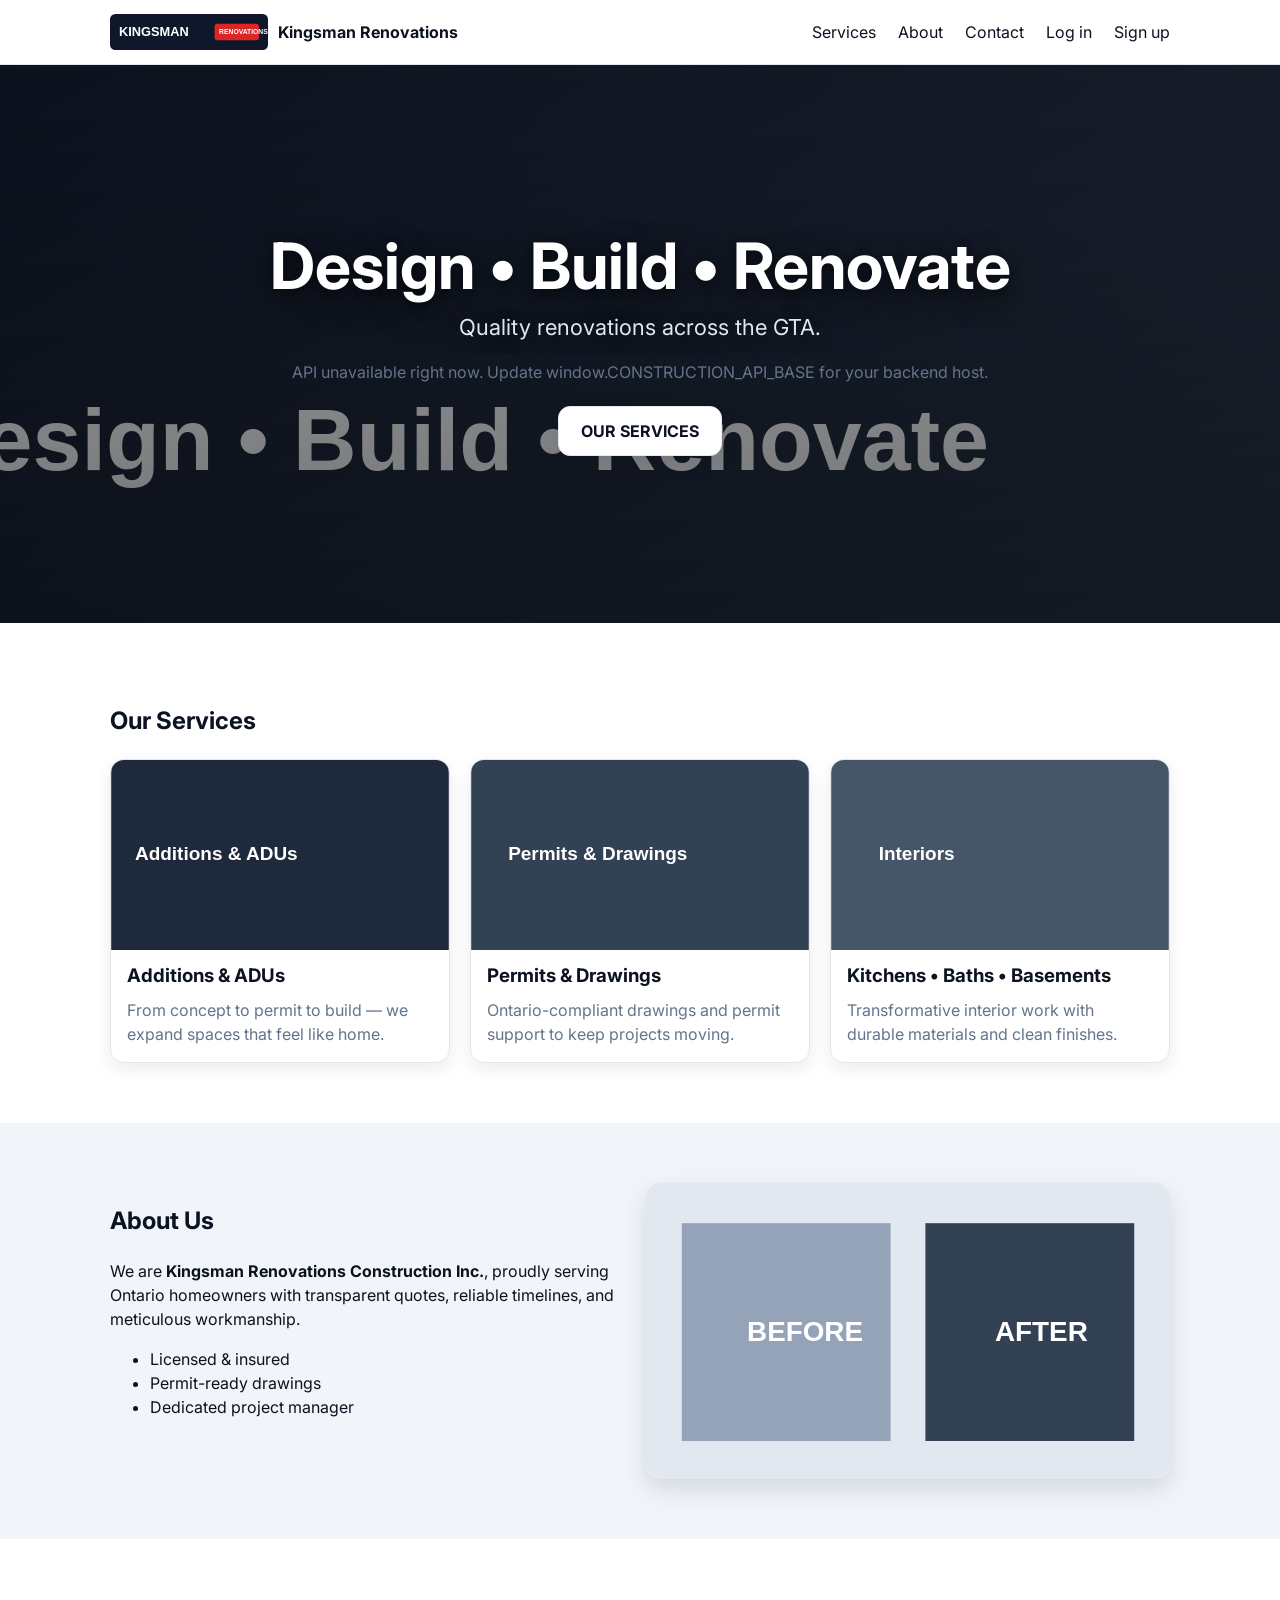
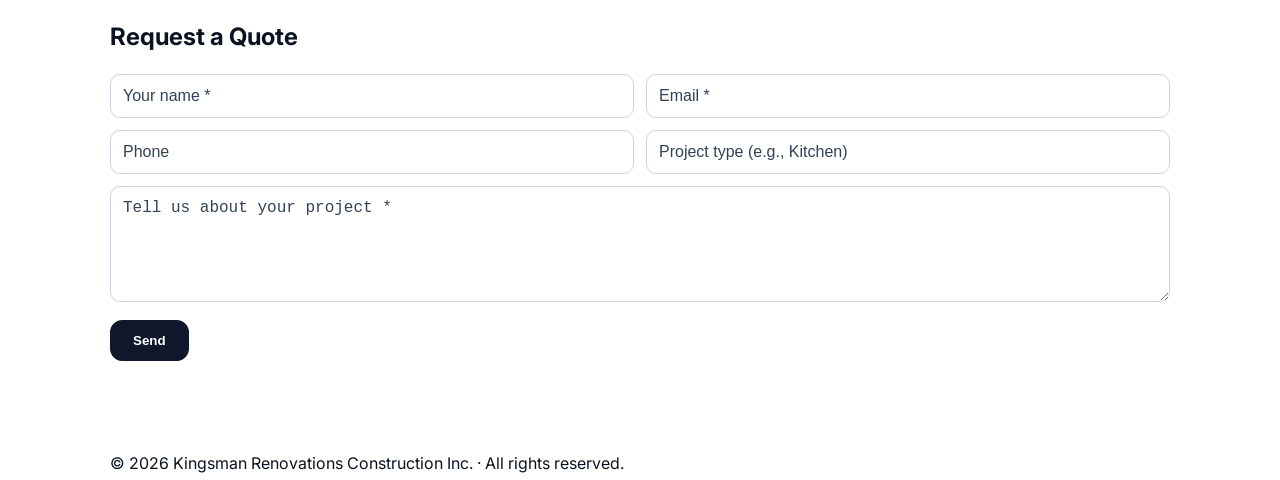
==== frontend/index.html @ 1b5cd60b "Remove binary assets entirely and switch frontend to SVG" ====
<!doctype html>
<html lang="en">
<head>
  <meta charset="utf-8" />
  <meta name="viewport" content="width=device-width, initial-scale=1" />
  <title>Kingsman Renovations — kingsmanrenovations.com</title>
  <meta name="description" content="Design • Build • Renovate — Quality renovations across the GTA." />
  <link rel="preconnect" href="https://fonts.googleapis.com">
  <link rel="preconnect" href="https://fonts.gstatic.com" crossorigin>
  <link href="https://fonts.googleapis.com/css2?family=Inter:wght@400;600;700&display=swap" rel="stylesheet">
  <link rel="stylesheet" href="static/css/styles.css" />
  <link rel="icon" href="static/img/favicon.svg" sizes="32x32">
</head>
<body>
  <header class="nav">
    <div class="container">
      <a href="#" class="brand" aria-label="Kingsman Renovations home">
        <img class="logo" src="static/img/Kingsman_logo.svg" alt="Kingsman Renovations logo" />
        <span class="name">Kingsman Renovations</span>
      </a>
      <nav class="menu">
        <a href="#services">Services</a>
        <a href="#about">About</a>
        <a href="#contact">Contact</a>
        <a href="login.html" class="login-link">Log in</a>
        <a href="signup.html" class="login-link">Sign up</a>
      </nav>
    </div>
  </header>

  <section class="hero hero-banner" style="--hero-img: url('/frontend/static/img/hero-1.svg')">
    <div class="hero-overlay" aria-hidden="true"></div>
    <div class="container hero-center">
      <h1 class="hero-title">Design • Build • Renovate</h1>
      <p class="hero-sub">Quality renovations across the GTA.</p>
      <p id="apiStatus" class="muted">Checking API status…</p>
      <div class="hero-actions">
        <a href="#services" class="btn btn-light">OUR SERVICES</a>
      </div>
    </div>
  </section>

  <section id="services" class="section">
    <div class="container">
      <h2>Our Services</h2>
      <div class="cards" id="serviceList">
        <article class="card">
          <img src="static/img/card-adu.svg" alt="Additions & ADUs" />
          <h3>Additions & ADUs</h3>
          <p>From concept to permit to build — we expand spaces that feel like home.</p>
        </article>
        <article class="card">
          <img src="static/img/card-permits.svg" alt="Permits" />
          <h3>Permits & Drawings</h3>
          <p>Ontario-compliant drawings and permit support to keep projects moving.</p>
        </article>
        <article class="card">
          <img src="static/img/card-entrance.svg" alt="Interiors" />
          <h3>Kitchens • Baths • Basements</h3>
          <p>Transformative interior work with durable materials and clean finishes.</p>
        </article>
      </div>
    </div>
  </section>

  <section id="about" class="section alt">
    <div class="container grid2">
      <div>
        <h2>About Us</h2>
        <p>We are <strong>Kingsman Renovations Construction Inc.</strong>, proudly serving Ontario homeowners with transparent quotes, reliable timelines, and meticulous workmanship.</p>
        <ul class="ticks">
          <li>Licensed & insured</li>
          <li>Permit-ready drawings</li>
          <li>Dedicated project manager</li>
        </ul>
      </div>
      <div>
        <img src="static/img/hero-2.svg" alt="Before & After" class="rounded" />
      </div>
    </div>
  </section>

  <section id="contact" class="section">
    <div class="container">
      <h2>Request a Quote</h2>
      <form id="contactForm" class="form">
        <div class="grid2">
          <input type="text" name="name" placeholder="Your name *" required />
          <input type="email" name="email" placeholder="Email *" required />
        </div>
        <div class="grid2">
          <input type="tel" name="phone" placeholder="Phone" />
          <input type="text" name="subject" placeholder="Project type (e.g., Kitchen)" />
        </div>
        <textarea name="message" rows="5" placeholder="Tell us about your project *" required></textarea>
        <button type="submit" class="cta">Send</button>
        <p id="formMsg" class="form-msg" role="status"></p>
      </form>
    </div>
  </section>

  <footer class="footer">
    <div class="container">
      <p>© <span id="year"></span> Kingsman Renovations Construction Inc. · All rights reserved.</p>
    </div>
  </footer>

  <script src="static/js/main.js"></script>
</body>
</html>
---- frontend/static/css/styles.css ----
/* static/css/styles.css */

/* ---------- Design tokens ---------- */
:root{
  /* Base */
  --bg:#ffffff; --ink:#0b1220; --muted:#64748b; --surface:#f1f5f9; --primary:#0f172a; --accent:#dc2626;

  /* Calendar (attendance) */
  --att-present:#16a34a; /* green-600 */
  --att-absent:#e11d48;  /* rose-600  */
  --att-half:#f59e0b;    /* amber-500 */
  --att-leave:#6366f1;   /* indigo-500*/
  --att-grid:#f1f5f9;    /* slate-100 */

  /* Cards */
  --card-border:#e2e8f0;
  --shadow-sm:0 6px 18px rgba(2,6,23,.08);
  --shadow-md:0 12px 28px rgba(2,6,23,.12);
}

/* ---------- Base ---------- */
*{box-sizing:border-box}
html,body{height:100%}
body{
  font-family:Inter,system-ui,-apple-system,Segoe UI,Roboto,Helvetica,Arial,sans-serif;
  color:var(--ink); background:var(--bg); margin:0; line-height:1.5;
}
img{max-width:100%; height:auto; display:block}
a{color:inherit}

/* Containers & helpers */
.container{max-width:1100px;margin:0 auto;padding:0 20px}
.muted{color:var(--muted)}
.btn{display:inline-block;padding:12px 22px;border-radius:12px;font-weight:700;text-decoration:none;border:1px solid transparent;transition:transform .12s ease,opacity .12s ease,box-shadow .12s ease; cursor:pointer; color:inherit}
.btn:active{transform:translateY(1px)}
.btn:focus-visible{outline:2px solid var(--primary); outline-offset:2px}
.btn-light{background:#fff;color:#0b1220;border-color:#e2e8f0;box-shadow:var(--shadow-sm)}
.btn-light:hover{opacity:.95}
.btn-dark{background:rgba(15,23,42,.92);color:#fff;border-color:rgba(15,23,42,.92)}
.btn-dark:hover{opacity:.95}
.btn-sm{padding:8px 12px;border-radius:10px}
.btn-block{width:100%}
.cta{display:inline-block;padding:12px 22px;border-radius:12px;background:var(--primary);color:#fff;border:1px solid var(--primary);font-weight:700;text-decoration:none}
.cta:hover{opacity:.95}

/* ---------- Top nav ---------- */
.nav{position:sticky;top:0;background:#fff;border-bottom:1px solid #e2e8f0;z-index:50}
.nav .container{display:flex;align-items:center;justify-content:space-between;padding:14px 20px}
.brand{display:flex;align-items:center;gap:10px;font-weight:700;text-decoration:none;color:inherit}
.brand .logo{height:36px;width:auto;display:block}
.menu a{margin-left:18px;text-decoration:none;color:var(--ink)}

/* ---------- Hero ---------- */
.hero-banner{
  position:relative;min-height:clamp(360px,62vh,720px);
  display:flex;align-items:center;justify-content:center;color:#fff;
  background-image:var(--hero-img);background-size:cover;background-position:center;background-repeat:no-repeat
}
@media (min-width:900px){ .hero-banner{background-attachment:fixed} }
.hero-overlay{position:absolute;inset:0;background:linear-gradient(180deg,rgba(0,0,0,.35),rgba(0,0,0,.55))}
.hero-center{position:relative;text-align:center}
.hero-title{font-size:clamp(28px,6vw,64px);line-height:1.05;margin:0;text-shadow:0 8px 30px rgba(0,0,0,.6),0 2px 8px rgba(0,0,0,.35)}
.hero-sub{font-size:clamp(16px,2.4vw,22px);color:#e2e8f0;margin:12px auto 0;max-width:65ch;text-shadow:0 4px 16px rgba(0,0,0,.5)}
.hero-actions{display:flex;gap:16px;justify-content:center;align-items:center;flex-wrap:wrap;margin-top:22px}

/* ---------- Sections ---------- */
.section{padding:60px 0}
.section.alt{background:var(--surface)}

/* ---------- Cards grid ---------- */
.cards{display:grid;grid-template-columns:repeat(3,1fr);gap:20px}
@media (max-width:900px){ .cards{grid-template-columns:1fr} }

.card{
  background:#fff;border:1px solid var(--card-border);border-radius:14px;overflow:hidden;
  box-shadow:var(--shadow-sm); color:var(--ink)
}
.card h3{margin:12px 16px 8px}
.card p{margin:0 16px 16px;color:var(--muted)}

/* FIX: Prevent elongated/stretched images on home page cards
   Use a consistent aspect ratio and crop with object-fit */
.card > img,
.card .card-img,
.card .media img{
  width:100%;
  aspect-ratio:16/9;      /* uniform height derived from width */
  height:auto;
  object-fit:cover;        /* crop edges, never stretch */
  object-position:center;
  display:block;
}
/* Optional wrapper if you use <div class="media"><img ...></div> */
.card .media{position:relative; overflow:hidden}
.card.kpi{padding:16px}
.card.kpi h3{margin:0 0 6px;color:var(--muted);font-size:.95rem}
.card.kpi strong{font-size:1.6rem}

/* Fancy standalone rounded images */
img.rounded{width:100%;height:auto;border-radius:14px;border:1px solid var(--card-border);box-shadow:0 10px 24px rgba(2,6,23,.12);transition:transform .25s ease, box-shadow .25s ease}
img.rounded:hover{transform:translateY(-2px);box-shadow:0 14px 36px rgba(2,6,23,.18)}

/* ---------- Forms ---------- */
.form{display:block}
.form input,.form textarea,.form select{
  width:100%;padding:12px;border:1px solid #cbd5e1;border-radius:10px;margin-bottom:12px;font-size:16px;
  color:var(--ink);background:#fff
}
.form input::placeholder,.form textarea::placeholder{color:#334155;opacity:1}
.form .error{color:#b91c1c;margin-top:6px}
.form-msg,.inline-msg{margin-top:8px;font-size:14px;color:#475569}
.inline-msg.success{color:#166534}
.inline-msg.error{color:#b91c1c}
.row-msg{margin-left:6px;font-size:12px;color:#64748b}
.row-msg.success{color:#166534}
.row-msg.error{color:#b91c1c}

/* ---------- Auth & Portal shells ---------- */
.auth-wrap,.portal-wrap{display:grid;place-items:center;padding:60px 16px}
.auth-card,.portal-card{
  width:min(1000px,100%);background:#fff;border:1px solid var(--card-border);border-radius:16px;padding:24px;box-shadow:var(--shadow-md);color:var(--ink)
}
.auth-card{width:min(520px,100%)}
.auth-card h1,.portal-card h1{margin:0 0 12px;font-size:clamp(22px,3.4vw,32px)}
.auth-card p.lead,.portal-card .lead{margin:0 0 18px;color:var(--muted)}
.portal-actions{display:flex;gap:12px;flex-wrap:wrap}

/* ---------- Tabs ---------- */
.tabs{display:flex;gap:8px;border-bottom:1px solid #e2e8f0;margin-bottom:16px;flex-wrap:wrap}
.tabs a{padding:10px 14px;border-radius:10px 10px 0 0;text-decoration:none;color:var(--ink);border:1px solid transparent;border-bottom:none}
.tabs a.active{background:#fff;border-color:#e2e8f0;border-bottom:1px solid #fff;font-weight:600}

/* Subtabs (if you use them separately) */
.subtabs{
  display:flex; gap:.5rem; margin:.5rem 0 1rem; padding:.25rem;
  border-bottom:1px solid #e2e8f0; overflow-x:auto; -ms-overflow-style:none; scrollbar-width:none;
}
.subtabs::-webkit-scrollbar{ display:none; }
.subtabs a{
  text-decoration:none; padding:.5rem .75rem; border-radius:.5rem;
  color:#111827; font-weight:600; white-space:nowrap;
}
.subtabs a.active{ background:#111827; color:#fff; }

/* ---------- Tables ---------- */
.table{width:100%;border-collapse:collapse}
.table th,.table td{padding:10px;border-bottom:1px solid #e2e8f0;text-align:left;font-size:14px;vertical-align:top}
.table thead th{background:#f8fafc}
.badge{display:inline-block;padding:2px 8px;border-radius:999px;font-size:12px;background:#f1f5f9;color:#0f172a}

/* ---------- Simple grids ---------- */
.grid2{display:grid;grid-template-columns:1fr 1fr;gap:12px}
@media (max-width:700px){ .grid2{grid-template-columns:1fr} }

/* ---------- Dialog / Modal ---------- */
dialog.modal{
  border:none;border-radius:16px;width:min(640px,92vw);padding:0;box-shadow:0 12px 36px rgba(0,0,0,.25)
}
.modal-body{margin:0}
.modal-head{
  padding:14px 16px;border-bottom:1px solid #e2e8f0;display:flex;align-items:center;justify-content:space-between
}
.modal-content{padding:16px}
.modal-actions{display:flex;gap:8px;margin-top:8px;justify-content:flex-end}

/* ---------- Collapsible (doesn't override .btn styles) ---------- */
.collapsible-button{
  display:flex; align-items:center; gap:8px;
  width:auto; text-align:left; cursor:pointer; outline:none; font-size:16px;
}
.collapsible-button .icon{margin-right:8px;font-weight:bold}
.collapsible-button:focus-visible{outline:2px solid var(--primary); outline-offset:2px}
.collapsible-content{padding:10px 0; display:none; overflow:hidden; background:transparent; color:var(--ink)}

/* ---------- Attendance / Timesheet UI ---------- */
.attendance-wrap{display:grid;grid-template-columns:1fr 320px;gap:18px}
@media (max-width:960px){.attendance-wrap{grid-template-columns:1fr}}
@media (min-width:1000px){ .att-editor{ position:sticky; top:84px } }

.att-head{display:flex; justify-content:space-between; align-items:center; gap:12px}

.att-controls{
  display:flex;gap:14px;align-items:center;justify-content:space-between;flex-wrap:wrap;margin-bottom:10px;
  background:var(--surface);border:1px solid #e2e8f0;border-radius:14px;padding:10px 12px
}
.att-controls label{display:flex;flex-direction:column;gap:6px;font-size:14px;color:var(--muted)}
.att-controls select{
  appearance:none; padding:.55rem .75rem; border:1px solid #cbd5e1; border-radius:10px;
  background:#fff; color:var(--ink); min-width:220px
}
@media (min-width:640px){ .att-controls select{ min-width:260px } }

.att-monthnav{display:flex;align-items:center;gap:10px;margin-left:auto}
.att-monthnav .btn{padding:6px 10px;border-radius:10px}
.att-monthnav strong{font-weight:700}

/* Legend */
.att-legend{margin-top:12px;display:flex;gap:8px;flex-wrap:wrap}
.pill{display:inline-flex;align-items:center;gap:6px;padding:4px 10px;border-radius:999px;font-size:12px;background:#fff;border:1px solid #e2e8f0}
.pill::before{content:"";width:8px;height:8px;border-radius:999px;display:inline-block}
.pill.present{border-color:color-mix(in srgb, var(--att-present) 50%, #ffffff)}
.pill.present::before{background:var(--att-present)}
.pill.absent{border-color:color-mix(in srgb, var(--att-absent) 50%, #ffffff)}
.pill.absent::before{background:var(--att-absent)}
.pill.half{border-color:color-mix(in srgb, var(--att-half) 50%, #ffffff)}
.pill.half::before{background:var(--att-half)}
.pill.leave{border-color:color-mix(in srgb, var(--att-leave) 50%, #ffffff)}
.pill.leave::before{background:var(--att-leave)}

/* Calendar shell */
.calendar{
  background:#fff;border:1px solid #e2e8f0;border-radius:14px;overflow:hidden;box-shadow:0 10px 24px rgba(2,6,23,.08)
}
.cal-header{
  display:grid;grid-template-columns:repeat(7,1fr);
  background:linear-gradient(180deg,#f8fafc,#eef2f7);border-bottom:1px solid #e2e8f0
}
.cal-header>div{padding:10px;text-align:center;font-weight:700;font-size:13px;color:#334155;letter-spacing:.02em}

/* Grid + cells */
.cal-grid{display:grid;grid-template-columns:repeat(7,1fr);grid-auto-rows:minmax(96px,1fr)}
.cal-day{
  position:relative;isolation:isolate;background:#fff;
  border-right:1px solid var(--att-grid);border-bottom:1px solid var(--att-grid);
  padding:12px 12px 30px;
  transition:background .15s ease, box-shadow .15s ease, transform .02s ease;
  cursor:pointer
}
.cal-day:nth-child(7n){border-right:none}
.cal-day.disabled{background:#fafbfd;color:#cbd5e1;cursor:not-allowed}
.cal-day:hover{background:#fbfdff}
.cal-day:active{transform:translateY(1px)}
.cal-day:focus{outline:none}
.cal-day:focus-visible{outline:2px solid var(--primary); outline-offset:-2px}

/* Day number */
.cal-day .d{position:absolute;top:10px;left:12px;font-size:12px;font-weight:700;color:#475569}

/* Status chip */
.cal-day .tag{
  position:absolute;left:10px;bottom:10px;font-size:12px;font-weight:600;
  padding:4px 8px;border-radius:999px;border:1px solid transparent;background:#f1f5f9;color:#0f172a
}

/* Status color mapping (soft background + chip) */
.cal-day.present{background:color-mix(in srgb, var(--att-present) 6%, #ffffff)}
.cal-day.present .tag{background:color-mix(in srgb, var(--att-present) 12%, #ffffff);border-color:color-mix(in srgb, var(--att-present) 26%, #ffffff)}
.cal-day.absent{background:color-mix(in srgb, var(--att-absent) 6%, #ffffff)}
.cal-day.absent .tag{background:color-mix(in srgb, var(--att-absent) 12%, #ffffff);border-color:color-mix(in srgb, var(--att-absent) 26%, #ffffff)}
.cal-day.half-day{background:color-mix(in srgb, var(--att-half) 8%, #ffffff)}
.cal-day.half-day .tag{background:color-mix(in srgb, var(--att-half) 14%, #ffffff);border-color:color-mix(in srgb, var(--att-half) 28%, #ffffff)}
.cal-day.leave{background:color-mix(in srgb, var(--att-leave) 7%, #ffffff)}
.cal-day.leave .tag{background:color-mix(in srgb, var(--att-leave) 14%, #ffffff);border-color:color-mix(in srgb, var(--att-leave) 28%, #ffffff)}

/* Selection + today highlights */
.cal-day.selected{outline:2px solid var(--primary); outline-offset:-2px; box-shadow:inset 0 0 0 1px rgba(15,23,42,.08)}
.cal-day.today{box-shadow:inset 0 0 0 2px rgba(15,23,42,.25)}

/* Editor panel */
.att-editor{
  border:1px solid #e2e8f0;border-radius:14px;padding:12px;background:#fff;display:grid;gap:10px;color:var(--ink)
}
.att-editor h3{margin:0 0 4px;font-size:1.05rem}
.att-editor label{display:grid;gap:6px;font-weight:600;color:var(--ink)}
.att-editor input,.att-editor select{
  padding:.55rem .75rem;border:1px solid #cbd5e1;border-radius:10px;background:#fff;color:var(--ink)
}
#attSelectedDate{margin-bottom:6px;color:var(--muted)}

/* ---------- Utilities ---------- */
.hidden{display:none !important}
.toolbar{display:flex;justify-content:flex-end;gap:8px;margin:8px 0}

/* ---------- Mobile tweaks ---------- */
@media (max-width:420px){
  .att-monthnav{ width:100%; justify-content:space-between; margin-left:0 }
  .att-controls label{ width:100% }
  .att-controls select{ width:100%; min-width:0 }
}

/* ---------- Reduced motion ---------- */
@media (prefers-reduced-motion: reduce){
  .btn, .cal-day{ transition:none }
}
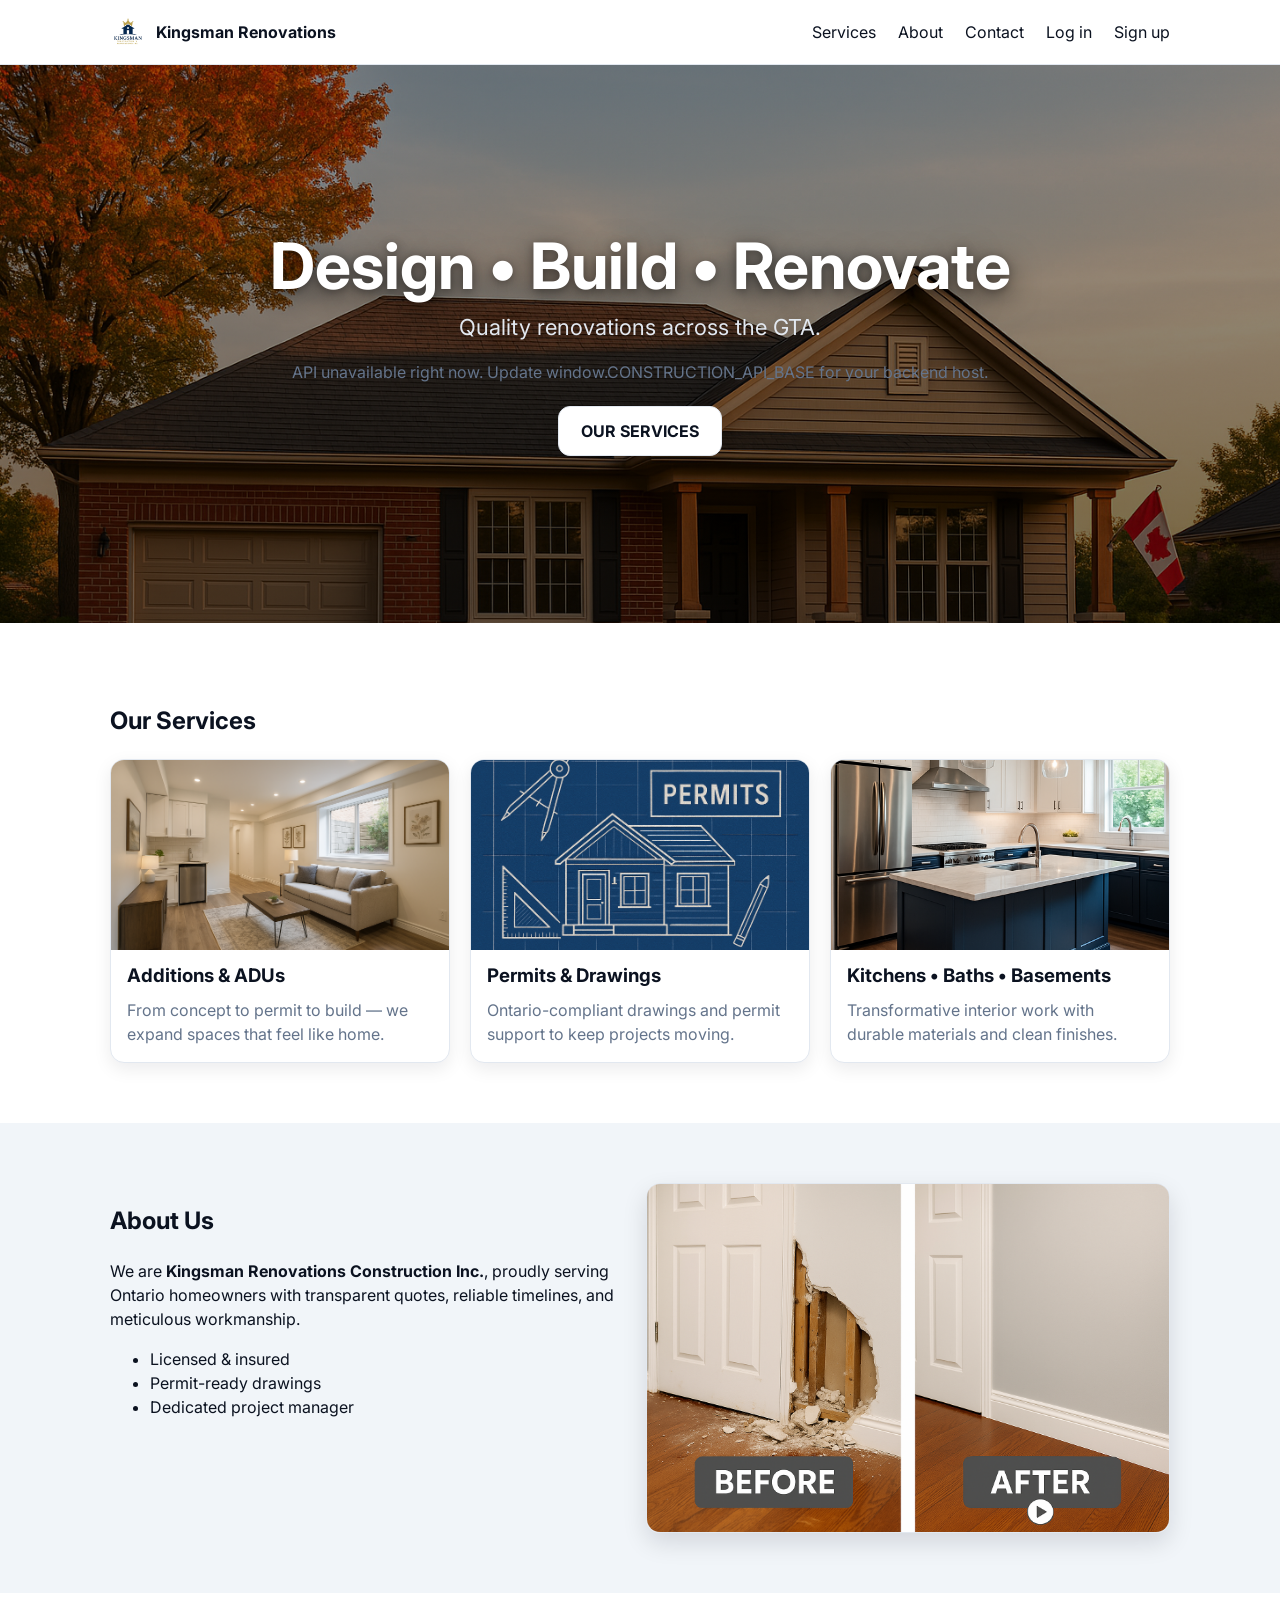
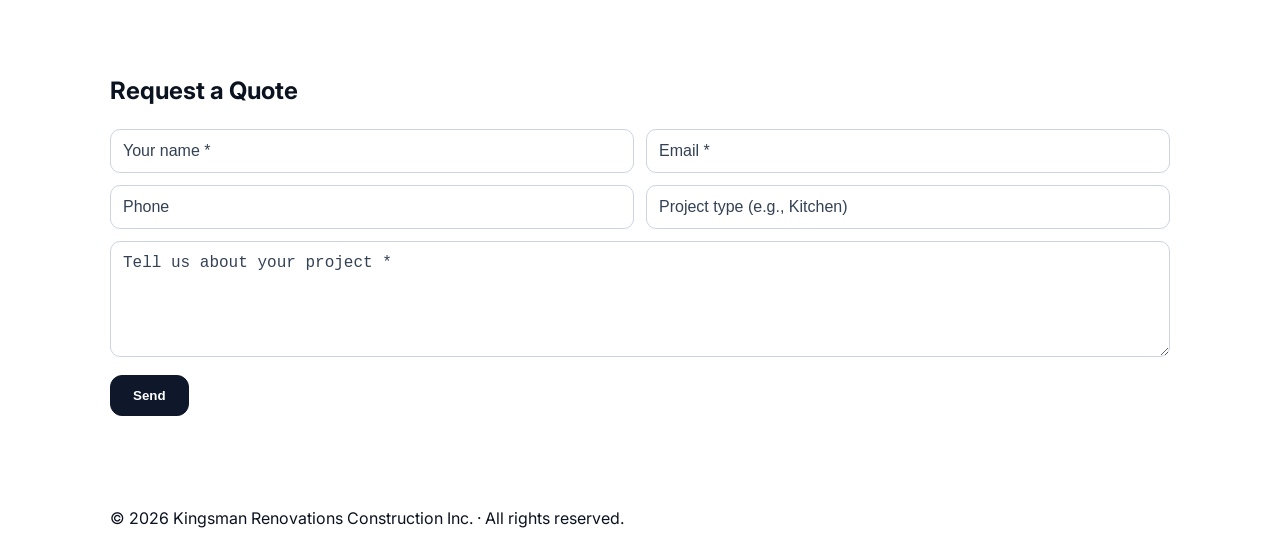
==== commit 63a740ba: "update project" ====
--- a/frontend/index.html
+++ b/frontend/index.html
@@ -9,13 +9,13 @@
   <link rel="preconnect" href="https://fonts.gstatic.com" crossorigin>
   <link href="https://fonts.googleapis.com/css2?family=Inter:wght@400;600;700&display=swap" rel="stylesheet">
   <link rel="stylesheet" href="static/css/styles.css" />
-  <link rel="icon" href="static/img/favicon.svg" sizes="32x32">
+  <link rel="icon" href="static/img/favicon.jpg" sizes="32x32">
 </head>
 <body>
   <header class="nav">
     <div class="container">
       <a href="#" class="brand" aria-label="Kingsman Renovations home">
-        <img class="logo" src="static/img/Kingsman_logo.svg" alt="Kingsman Renovations logo" />
+        <img class="logo" src="static/img/Kingsman_logo.png" alt="Kingsman Renovations logo" />
         <span class="name">Kingsman Renovations</span>
       </a>
       <nav class="menu">
@@ -28,7 +28,7 @@
     </div>
   </header>
 
-  <section class="hero hero-banner" style="--hero-img: url('/frontend/static/img/hero-1.svg')">
+  <section class="hero hero-banner" style="--hero-img: url('/frontend/static/img/hero-1.jpg')">
     <div class="hero-overlay" aria-hidden="true"></div>
     <div class="container hero-center">
       <h1 class="hero-title">Design • Build • Renovate</h1>
@@ -45,17 +45,17 @@
       <h2>Our Services</h2>
       <div class="cards" id="serviceList">
         <article class="card">
-          <img src="static/img/card-adu.svg" alt="Additions & ADUs" />
+          <img src="static/img/card-adu.jpg" alt="Additions & ADUs" />
           <h3>Additions & ADUs</h3>
           <p>From concept to permit to build — we expand spaces that feel like home.</p>
         </article>
         <article class="card">
-          <img src="static/img/card-permits.svg" alt="Permits" />
+          <img src="static/img/card-permits.jpg" alt="Permits" />
           <h3>Permits & Drawings</h3>
           <p>Ontario-compliant drawings and permit support to keep projects moving.</p>
         </article>
         <article class="card">
-          <img src="static/img/card-entrance.svg" alt="Interiors" />
+          <img src="static/img/card-entrance.jpg" alt="Interiors" />
           <h3>Kitchens • Baths • Basements</h3>
           <p>Transformative interior work with durable materials and clean finishes.</p>
         </article>
@@ -75,7 +75,7 @@
         </ul>
       </div>
       <div>
-        <img src="static/img/hero-2.svg" alt="Before & After" class="rounded" />
+        <img src="static/img/hero-2.jpg" alt="Before & After" class="rounded" />
       </div>
     </div>
   </section>
